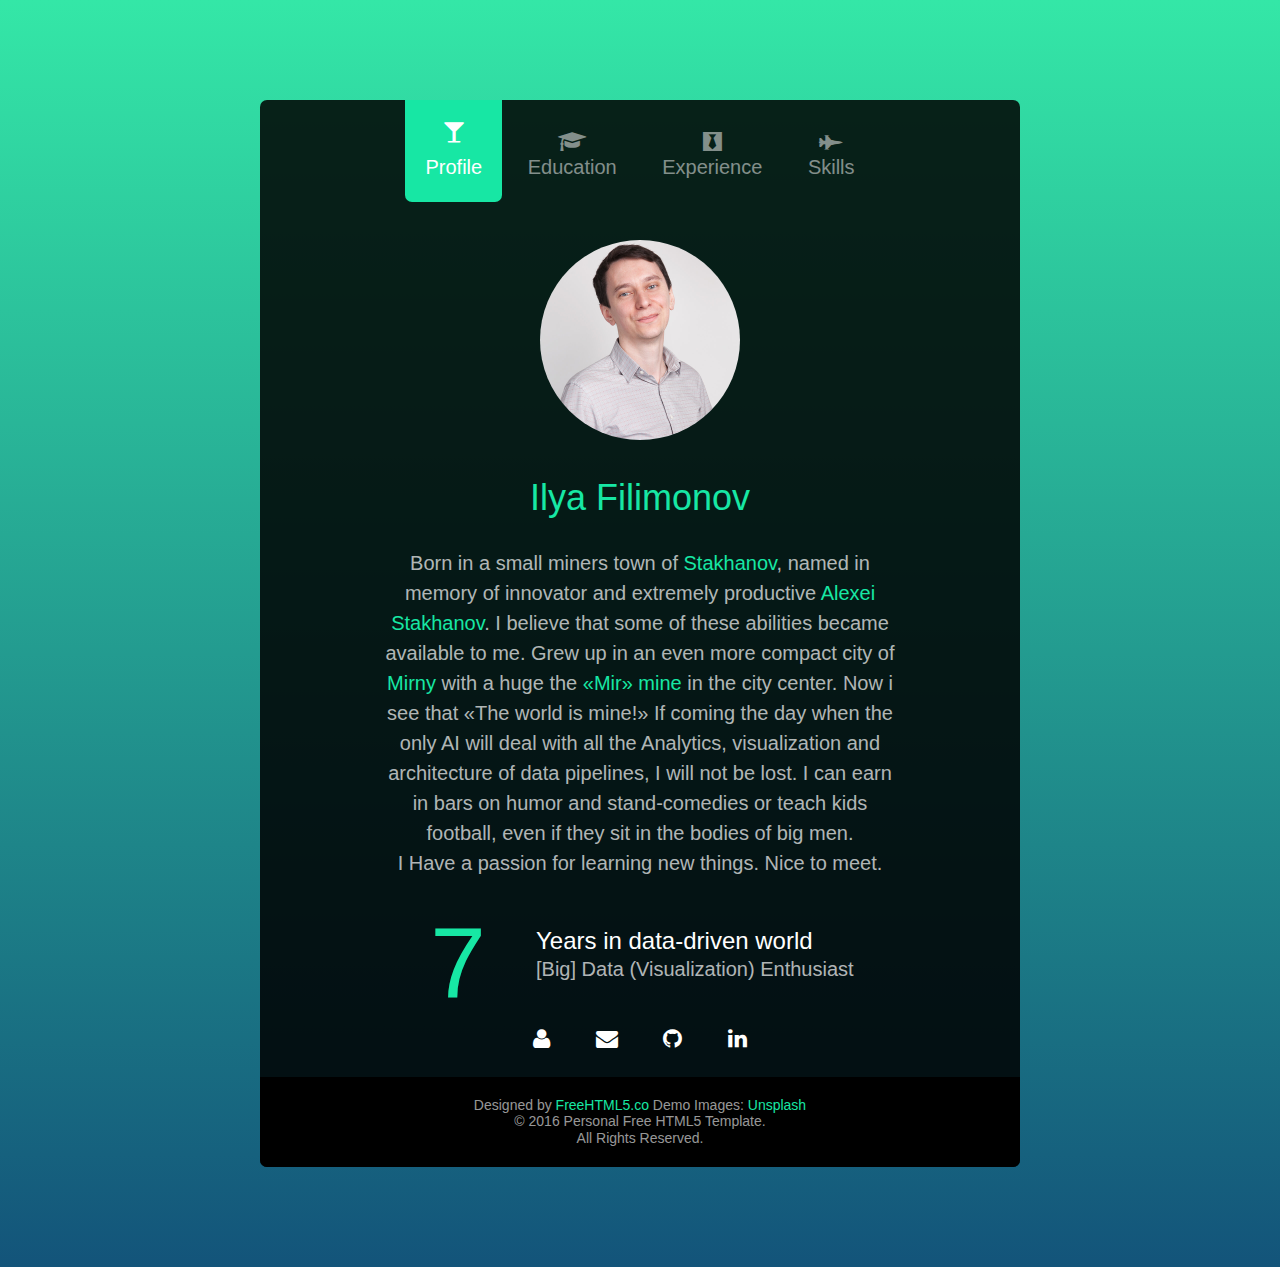
==== index.html @ 2afbdacd "Work with business photo" ====
<!DOCTYPE html>
<!--[if lt IE 7]>      <html class="no-js lt-ie9 lt-ie8 lt-ie7"> <![endif]-->
<!--[if IE 7]>         <html class="no-js lt-ie9 lt-ie8"> <![endif]-->
<!--[if IE 8]>         <html class="no-js lt-ie9"> <![endif]-->
<!--[if gt IE 8]><!-->
<html class="no-js">
<!--<![endif]-->

<head>
  <meta charset="utf-8">
  <meta http-equiv="X-UA-Compatible" content="IE=edge">
  <title>ILYA FILIMONOV | [Big] Data (Visualization) Enthusiast</title>
  <meta name="viewport" content="width=device-width, initial-scale=1">
  <meta name="description" content="Big Data, Data Visualization, Data Journalism: Data Enthusiast. Formerly teamlead of SAP BI \ BW and, later, consultant in consulting. Semi-professional footballer. Satirist. Futurie." />
  <meta name="keywords" content="Big Data, Data Visualization, Data Journalism, Data Enthusiast, SAP BW, SAP BI, SAP BO, SAP HANA" />
  <meta name="author" content="Ilya Filimonov" />

  <!-- Facebook and Twitter integration -->
  <meta property="og:title" content="Ilya Filimonov" />
  <meta property="og:image" content="https://www.stockvault.net/data/2017/09/19/238841/preview16.jpg" />
  <meta property="og:url" content="" />
  <!---Fill later-->
  <meta property="og:site_name" content="" />
  <!---Fill later-->
  <meta property="og:description" content="" />
  <!---Fill later-->
  <meta name="twitter:title" content="" />
  <!---Fill later-->
  <meta name="twitter:image" content="" />
  <!---Fill later-->
  <meta name="twitter:url" content="" />
  <!---Fill later-->
  <meta name="twitter:card" content="" />
  <!---Tag for confirm in Google Search Console-->
  <meta name="google-site-verification" content="liH8PgKUUVkdvkSBfwUzW-o-yafU6SWQTwmsBV2GZoQ" />

  <!-- Place favicon.ico and apple-touch-icon.png in the root directory -->
  <link rel="shortcut icon" href="favicon.ico">
  <!---Fill later-->

  <!-- <link href='https://fonts.googleapis.com/css?family=Work+Sans:400,300,600,400italic,700' rel='stylesheet' type='text/css'> -->

  <!-- Animate.css -->
  <link rel="stylesheet" href="css/animate.css">
  <!-- Icomoon Icon Fonts-->
  <link rel="stylesheet" href="css/icomoon.css">
  <!-- Bootstrap  -->
  <link rel="stylesheet" href="css/bootstrap.css">
  <!-- Theme style  -->
  <link rel="stylesheet" href="css/style.css">

  <!-- Modernizr JS -->
  <script src="js/modernizr-2.6.2.min.js"></script>
  <!-- FOR IE9 below -->
  <!--[if lt IE 9]>
  <script src="js/respond.min.js"></script>
  <![endif]-->

</head>

<body style="background: -webkit-gradient(linear, left top, left bottom, from(rgb(52, 231, 167)), to(#13547a))">

  <div id="fh5co-main">
    <div class="fh5co-tab-wrap">
      <ul class="fh5co-tab-menu">
        <li class="active"><a href="#" data-tab="1"><span class="icon icon-glass"></span><span class="menu-text">Profile</span></a></li>
        <li><a href="#" data-tab="2"><span class="icon icon-graduation-cap"></span><span class="menu-text">Education</span></a></li>
        <li><a href="#" data-tab="3"><span class="icon icon-black-tie"></span><span class="menu-text">Experience</span></a></li>
        <li><a href="#" data-tab="4" data-pie="yes"><span class="icon icon-fighter-jet"></span><span class="menu-text">Skills</span></a></li>
      </ul>
      <div class="fh5co-tab-content active" data-content="1">
        <div class="fh5co-content-inner text-center">
          <div class="row row-bottom-padded-sm">
            <div class="col-md-12">
              <figure class="change-ratio">
                <img src="images/profile_img 800x1200.jpg" alt="Ilya Filimonovs photo">
              </figure>
              <audio id="myName" src="voices/Name.wav" type="audio/wav" preload="auto"></audio>
              <audio id="mySurname" src="voices/Surname.wav" type="audio/wav" preload="auto"></audio>
              <h1>
                <a href="#" onclick="playName()">Ilya</a>
                <a href="#" onclick="playSurname()">Filimonov</a>
              </h1>
              <p align="center">
                Born in a small miners town of <a href="https://en.wikipedia.org/wiki/Stakhanov,_Ukraine">Stakhanov</a>, named in memory of innovator and extremely productive <a href="https://en.wikipedia.org/wiki/Alexey_Stakhanov">Alexei Stakhanov</a>.
                I believe that some of these abilities became available to me.
                Grew up in an even more compact city of <a href="https://en.wikipedia.org/wiki/Mirny,_Sakha_Republic">Mirny</a> with a huge the <a href="https://en.wikipedia.org/wiki/Mir_mine">«Mir» mine</a> in the city center.
                Now i see that «The world is mine!»
                If coming the day when the only AI will deal with all the Analytics, visualization and architecture of data pipelines, I will not be lost. I can earn in bars on humor and stand-comedies or teach kids football, even if they sit in the bodies of big men.
                <br>I Have a passion for learning new things. Nice to meet.
              </p>
            </div>
          </div>
          <div class="row">
            <div class="col-md-12 fh5co-counter">
              <div class="fh5co-number fh5co-left">7</div>
              <div class="fh5co-text">
                <h3 class="border-bottom">Years in data-driven world</h3>
                <p>[Big] Data (Visualization) Enthusiast</p>
              </div>
            </div>
          </div>
          <ul class="fh5co-social">
            <li><a href="signature.html" title="Email signature"><i class="icon-user"></i></a></li>
            <li><a href="mailto:FilimonovIS@protonmail.com" title="Email"><i class="icon-envelope"></i></a></li>
            <li><a href="https://github.com/isfilimonov/" target="_blank" title="Github"><i class="icon-github"></i></a></li>
            <li><a href="https://www.linkedin.com/in/isfilimonov/" target="_blank" title="LinkedIn"><i class="icon-linkedin"></i></a></li>
            <!--<li><a href="#"><i class="icon-twitter"></i></a></li>-->
            <!--<li><a href="#"><i class="icon-instagram"></i></a></li>-->
            <!--<li><a href="#"><i class="icon-google"></i></a></li>-->
          </ul>
        </div>
      </div>
      <div class="fh5co-tab-content" data-content="2">
        <div class="fh5co-content-inner">
          <div class="row">
            <div class="col-md-12">
              <blockquote>
                <p>he who is the cause of another becoming powerful is ruined; because that predominancy has been brought about either by astuteness or else by force, and both are distrusted by him who has been raised to power.</p>
                <cite>Nicolo Machiavelli, The Prince</cite>
              </blockquote>
              <hr>
              <div class="fh5co-feature">
                <div class="fh5co-icon">
                  <i class="icon-graduation-cap"></i>
                </div>
                <div class="fh5co-text">
                  <h2>BACHELOR OF BUSINESS-INFORMATICS</h2>
                  <h3><a href="https://www.hse.ru/en/" target="_blank">Higher School of Economics</a></h3>
                  <p>2016 - 2017 | Moscow, Russian Federation</p>
                </div>
              </div>

              <div class="fh5co-feature">
                <div class="fh5co-icon">
                  <i class="icon-graduation-cap"></i>
                </div>
                <div class="fh5co-text">
                  <h2>SIGNAL TROOPS, SOLDER</h2>
                  <p>2011 - 2012| Khabarovsk, Russian Federation</p>
                </div>
              </div>

              <div class="fh5co-feature">
                <div class="fh5co-icon">
                  <i class="icon-graduation-cap"></i>
                </div>
                <div class="fh5co-text">
                  <h2>MASTER OF MATHEMATICAL ANALYSIS</h2>
                  <h3><a href="https://www.s-vfu.ru/en/" target="_blank">North-Eastern Federal University</a></h3>
                  <p>2005 - 2010 | Mirny, Russian Federation</p>
                </div>
              </div>

            </div>

          </div>
        </div>
      </div>
      <div class="fh5co-tab-content" data-content="3">
        <div class="fh5co-content-inner">
          <div class="row">
            <div class="col-md-12">

              <p>I started 2018 with the fact that I became self-employed.
                <br>I have more time to devote to development in the directions: Big Data Engineering, Data Visualization and Data Journalism.</p>
              <p>I have the privilege to work with these cool companies.</p>

              <div class="fh5co-feature">
                <div class="fh5co-icon">
                  <i class="icon-black-tie"></i>
                </div>
                <div class="fh5co-text">
                  <h2>2017</h2>
                  <h3><a href="http://unitera.ru/en#/">UNITERA Company</a></h3>
                  <p>Lead SAP BW, BI, BO Consultant</p>
                </div>
              </div>

              <div class="fh5co-feature">
                <div class="fh5co-icon">
                  <i class="icon-black-tie"></i>
                </div>
                <div class="fh5co-text">
                  <h2>2016-2017</h2>
                  <h3><a href="https://at-consulting.co.uk/">AT Consulting</a></h3>
                  <p>Senior SAP BW, BI, BO Consultant</p>
                </div>
              </div>

              <div class="fh5co-feature">
                <div class="fh5co-icon">
                  <i class="icon-black-tie"></i>
                </div>
                <div class="fh5co-text">
                  <h2>2010-2011, 2012-2016</h2>
                  <h3><a href="http://eng.alrosa.ru/">ALROSA Company Ltd.</a></h3>
                  <p>SAP BW, BI, BO Team Lead</p>
                </div>
              </div>

            </div>

          </div>
        </div>
      </div>
      <div class="fh5co-tab-content" data-content="4">
        <div class="fh5co-content-inner">
          <div class="row">
            <div class="col-md-12">
              <p>Skill ranking is not a good idea.
                  <br>Technologies are developing very quickly and are changing. I decided to demonstrate the aggregated results of my activities.
              </p>
            </div>
            <div class="col-md-4 col-sm-6 col-xs-12 text-center">
              <div class="chart" data-percent="90"><span><strong>Analytical</strong>90%</span></div>
            </div>
            <div class="col-md-4 col-sm-6 col-xs-12 text-center">
              <div class="chart" data-percent="80"><span><strong>Visualization</strong>80%</span></div>
            </div>
            <div class="col-md-4 col-sm-6 col-xs-12 text-center">
              <div class="chart" data-percent="80"><span><strong>Creativity</strong>80%</span></div>
            </div>

            <div class="col-md-4 col-sm-6 col-xs-12 text-center">
              <div class="chart" data-percent="70"><span><strong>Consulting</strong>70%</span></div>
            </div>
            <div class="col-md-4 col-sm-6 col-xs-12 text-center">
              <div class="chart" data-percent="90"><span><strong>Contact</strong>90%</span></div>
            </div>
            <div class="col-md-4 col-sm-6 col-xs-12 text-center">
              <div class="chart" data-percent="70"><span><strong>Programming</strong>70%</span></div>
            </div>

          </div>
        </div>
      </div>
    </div>
    <footer id="fh5co-footer">
      <div class="row">
        <div class="col-md-6 col-md-offset-3 text-center">
            <small>
                <span class="fh5co-author">
                    Designed by <a href="http://freehtml5.co" target="_blank">FreeHTML5.co</a> Demo Images: <a href="http://unsplash.com/" target="_blank">Unsplash</a>
                </span>
                &copy; 2016 Personal Free HTML5 Template. <br>All Rights Reserved.
            </small>
        </div>
      </div>
    </footer>
  </div>

  <!-- jQuery -->
  <script src="js/jquery.min.js"></script>
  <!-- jQuery Easing -->
  <script src="js/jquery.easing.1.3.js"></script>
  <!-- Bootstrap -->
  <script src="js/bootstrap.min.js"></script>
  <!-- Waypoints -->
  <script src="js/jquery.waypoints.min.js"></script>
  <!-- Easy PieChart -->
  <script src="js/jquery.easypiechart.min.js"></script>
  <!-- MAIN JS -->
  <script src="js/main.js"></script>
  <!-- Voices call -->
  <script src="js/playVoices.js"></script>
</body>

</html>
---- css/icomoon.css ----
@font-face {
    font-family: 'icomoon';
    src:    url('fonts/icomoon.eot?195opb');
    src:    url('fonts/icomoon.eot?195opb#iefix') format('embedded-opentype'),
        url('fonts/icomoon.ttf?195opb') format('truetype'),
        url('fonts/icomoon.woff?195opb') format('woff'),
        url('fonts/icomoon.svg?195opb#icomoon') format('svg');
    font-weight: normal;
    font-style: normal;
}

[class^="icon-"], [class*=" icon-"] {
    /* use !important to prevent issues with browser extensions that change fonts */
    font-family: 'icomoon' !important;
    speak: none;
    font-style: normal;
    font-weight: normal;
    font-variant: normal;
    text-transform: none;
    line-height: 1;

    /* Better Font Rendering =========== */
    -webkit-font-smoothing: antialiased;
    -moz-osx-font-smoothing: grayscale;
}

.icon-glass:before {
    content: "\f000";
}
.icon-music:before {
    content: "\f001";
}
.icon-search:before {
    content: "\f002";
}
.icon-envelope-o:before {
    content: "\f003";
}
.icon-heart:before {
    content: "\f004";
}
.icon-star:before {
    content: "\f005";
}
.icon-star-o:before {
    content: "\f006";
}
.icon-user:before {
    content: "\f007";
}
.icon-film:before {
    content: "\f008";
}
.icon-th-large:before {
    content: "\f009";
}
.icon-th:before {
    content: "\f00a";
}
.icon-th-list:before {
    content: "\f00b";
}
.icon-check:before {
    content: "\f00c";
}
.icon-close:before {
    content: "\f00d";
}
.icon-remove:before {
    content: "\f00d";
}
.icon-times:before {
    content: "\f00d";
}
.icon-search-plus:before {
    content: "\f00e";
}
.icon-search-minus:before {
    content: "\f010";
}
.icon-power-off:before {
    content: "\f011";
}
.icon-signal:before {
    content: "\f012";
}
.icon-cog:before {
    content: "\f013";
}
.icon-gear:before {
    content: "\f013";
}
.icon-trash-o:before {
    content: "\f014";
}
.icon-home:before {
    content: "\f015";
}
.icon-file-o:before {
    content: "\f016";
}
.icon-clock-o:before {
    content: "\f017";
}
.icon-road:before {
    content: "\f018";
}
.icon-download:before {
    content: "\f019";
}
.icon-arrow-circle-o-down:before {
    content: "\f01a";
}
.icon-arrow-circle-o-up:before {
    content: "\f01b";
}
.icon-inbox:before {
    content: "\f01c";
}
.icon-play-circle-o:before {
    content: "\f01d";
}
.icon-repeat:before {
    content: "\f01e";
}
.icon-rotate-right:before {
    content: "\f01e";
}
.icon-refresh:before {
    content: "\f021";
}
.icon-list-alt:before {
    content: "\f022";
}
.icon-lock:before {
    content: "\f023";
}
.icon-flag:before {
    content: "\f024";
}
.icon-headphones:before {
    content: "\f025";
}
.icon-volume-off:before {
    content: "\f026";
}
.icon-volume-down:before {
    content: "\f027";
}
.icon-volume-up:before {
    content: "\f028";
}
.icon-qrcode:before {
    content: "\f029";
}
.icon-barcode:before {
    content: "\f02a";
}
.icon-tag:before {
    content: "\f02b";
}
.icon-tags:before {
    content: "\f02c";
}
.icon-book:before {
    content: "\f02d";
}
.icon-bookmark:before {
    content: "\f02e";
}
.icon-print:before {
    content: "\f02f";
}
.icon-camera:before {
    content: "\f030";
}
.icon-font:before {
    content: "\f031";
}
.icon-bold:before {
    content: "\f032";
}
.icon-italic:before {
    content: "\f033";
}
.icon-text-height:before {
    content: "\f034";
}
.icon-text-width:before {
    content: "\f035";
}
.icon-align-left:before {
    content: "\f036";
}
.icon-align-center:before {
    content: "\f037";
}
.icon-align-right:before {
    content: "\f038";
}
.icon-align-justify:before {
    content: "\f039";
}
.icon-list:before {
    content: "\f03a";
}
.icon-dedent:before {
    content: "\f03b";
}
.icon-outdent:before {
    content: "\f03b";
}
.icon-indent:before {
    content: "\f03c";
}
.icon-video-camera:before {
    content: "\f03d";
}
.icon-image:before {
    content: "\f03e";
}
.icon-photo:before {
    content: "\f03e";
}
.icon-picture-o:before {
    content: "\f03e";
}
.icon-pencil:before {
    content: "\f040";
}
.icon-map-marker:before {
    content: "\f041";
}
.icon-adjust:before {
    content: "\f042";
}
.icon-tint:before {
    content: "\f043";
}
.icon-edit:before {
    content: "\f044";
}
.icon-pencil-square-o:before {
    content: "\f044";
}
.icon-share-square-o:before {
    content: "\f045";
}
.icon-check-square-o:before {
    content: "\f046";
}
.icon-arrows:before {
    content: "\f047";
}
.icon-step-backward:before {
    content: "\f048";
}
.icon-fast-backward:before {
    content: "\f049";
}
.icon-backward:before {
    content: "\f04a";
}
.icon-play:before {
    content: "\f04b";
}
.icon-pause:before {
    content: "\f04c";
}
.icon-stop:before {
    content: "\f04d";
}
.icon-forward:before {
    content: "\f04e";
}
.icon-fast-forward:before {
    content: "\f050";
}
.icon-step-forward:before {
    content: "\f051";
}
.icon-eject:before {
    content: "\f052";
}
.icon-chevron-left:before {
    content: "\f053";
}
.icon-chevron-right:before {
    content: "\f054";
}
.icon-plus-circle:before {
    content: "\f055";
}
.icon-minus-circle:before {
    content: "\f056";
}
.icon-times-circle:before {
    content: "\f057";
}
.icon-check-circle:before {
    content: "\f058";
}
.icon-question-circle:before {
    content: "\f059";
}
.icon-info-circle:before {
    content: "\f05a";
}
.icon-crosshairs:before {
    content: "\f05b";
}
.icon-times-circle-o:before {
    content: "\f05c";
}
.icon-check-circle-o:before {
    content: "\f05d";
}
.icon-ban:before {
    content: "\f05e";
}
.icon-arrow-left:before {
    content: "\f060";
}
.icon-arrow-right:before {
    content: "\f061";
}
.icon-arrow-up:before {
    content: "\f062";
}
.icon-arrow-down:before {
    content: "\f063";
}
.icon-mail-forward:before {
    content: "\f064";
}
.icon-share:before {
    content: "\f064";
}
.icon-expand:before {
    content: "\f065";
}
.icon-compress:before {
    content: "\f066";
}
.icon-plus:before {
    content: "\f067";
}
.icon-minus:before {
    content: "\f068";
}
.icon-asterisk:before {
    content: "\f069";
}
.icon-exclamation-circle:before {
    content: "\f06a";
}
.icon-gift:before {
    content: "\f06b";
}
.icon-leaf:before {
    content: "\f06c";
}
.icon-fire:before {
    content: "\f06d";
}
.icon-eye:before {
    content: "\f06e";
}
.icon-eye-slash:before {
    content: "\f070";
}
.icon-exclamation-triangle:before {
    content: "\f071";
}
.icon-warning:before {
    content: "\f071";
}
.icon-plane:before {
    content: "\f072";
}
.icon-calendar:before {
    content: "\f073";
}
.icon-random:before {
    content: "\f074";
}
.icon-comment:before {
    content: "\f075";
}
.icon-magnet:before {
    content: "\f076";
}
.icon-chevron-up:before {
    content: "\f077";
}
.icon-chevron-down:before {
    content: "\f078";
}
.icon-retweet:before {
    content: "\f079";
}
.icon-shopping-cart:before {
    content: "\f07a";
}
.icon-folder:before {
    content: "\f07b";
}
.icon-folder-open:before {
    content: "\f07c";
}
.icon-arrows-v:before {
    content: "\f07d";
}
.icon-arrows-h:before {
    content: "\f07e";
}
.icon-bar-chart:before {
    content: "\f080";
}
.icon-bar-chart-o:before {
    content: "\f080";
}
.icon-twitter-square:before {
    content: "\f081";
}
.icon-facebook-square:before {
    content: "\f082";
}
.icon-camera-retro:before {
    content: "\f083";
}
.icon-key:before {
    content: "\f084";
}
.icon-cogs:before {
    content: "\f085";
}
.icon-gears:before {
    content: "\f085";
}
.icon-comments:before {
    content: "\f086";
}
.icon-thumbs-o-up:before {
    content: "\f087";
}
.icon-thumbs-o-down:before {
    content: "\f088";
}
.icon-star-half:before {
    content: "\f089";
}
.icon-heart-o:before {
    content: "\f08a";
}
.icon-sign-out:before {
    content: "\f08b";
}
.icon-linkedin-square:before {
    content: "\f08c";
}
.icon-thumb-tack:before {
    content: "\f08d";
}
.icon-external-link:before {
    content: "\f08e";
}
.icon-sign-in:before {
    content: "\f090";
}
.icon-trophy:before {
    content: "\f091";
}
.icon-github-square:before {
    content: "\f092";
}
.icon-upload:before {
    content: "\f093";
}
.icon-lemon-o:before {
    content: "\f094";
}
.icon-phone:before {
    content: "\f095";
}
.icon-square-o:before {
    content: "\f096";
}
.icon-bookmark-o:before {
    content: "\f097";
}
.icon-phone-square:before {
    content: "\f098";
}
.icon-twitter:before {
    content: "\f099";
}
.icon-facebook:before {
    content: "\f09a";
}
.icon-facebook-f:before {
    content: "\f09a";
}
.icon-github:before {
    content: "\f09b";
}
.icon-unlock:before {
    content: "\f09c";
}
.icon-credit-card:before {
    content: "\f09d";
}
.icon-feed:before {
    content: "\f09e";
}
.icon-rss:before {
    content: "\f09e";
}
.icon-hdd-o:before {
    content: "\f0a0";
}
.icon-bullhorn:before {
    content: "\f0a1";
}
.icon-bell-o:before {
    content: "\f0a2";
}
.icon-certificate:before {
    content: "\f0a3";
}
.icon-hand-o-right:before {
    content: "\f0a4";
}
.icon-hand-o-left:before {
    content: "\f0a5";
}
.icon-hand-o-up:before {
    content: "\f0a6";
}
.icon-hand-o-down:before {
    content: "\f0a7";
}
.icon-arrow-circle-left:before {
    content: "\f0a8";
}
.icon-arrow-circle-right:before {
    content: "\f0a9";
}
.icon-arrow-circle-up:before {
    content: "\f0aa";
}
.icon-arrow-circle-down:before {
    content: "\f0ab";
}
.icon-globe:before {
    content: "\f0ac";
}
.icon-wrench:before {
    content: "\f0ad";
}
.icon-tasks:before {
    content: "\f0ae";
}
.icon-filter:before {
    content: "\f0b0";
}
.icon-briefcase:before {
    content: "\f0b1";
}
.icon-arrows-alt:before {
    content: "\f0b2";
}
.icon-group:before {
    content: "\f0c0";
}
.icon-users:before {
    content: "\f0c0";
}
.icon-chain:before {
    content: "\f0c1";
}
.icon-link:before {
    content: "\f0c1";
}
.icon-cloud:before {
    content: "\f0c2";
}
.icon-flask:before {
    content: "\f0c3";
}
.icon-cut:before {
    content: "\f0c4";
}
.icon-scissors:before {
    content: "\f0c4";
}
.icon-copy:before {
    content: "\f0c5";
}
.icon-files-o:before {
    content: "\f0c5";
}
.icon-paperclip:before {
    content: "\f0c6";
}
.icon-floppy-o:before {
    content: "\f0c7";
}
.icon-save:before {
    content: "\f0c7";
}
.icon-square:before {
    content: "\f0c8";
}
.icon-bars:before {
    content: "\f0c9";
}
.icon-navicon:before {
    content: "\f0c9";
}
.icon-reorder:before {
    content: "\f0c9";
}
.icon-list-ul:before {
    content: "\f0ca";
}
.icon-list-ol:before {
    content: "\f0cb";
}
.icon-strikethrough:before {
    content: "\f0cc";
}
.icon-underline:before {
    content: "\f0cd";
}
.icon-table:before {
    content: "\f0ce";
}
.icon-magic:before {
    content: "\f0d0";
}
.icon-truck:before {
    content: "\f0d1";
}
.icon-pinterest:before {
    content: "\f0d2";
}
.icon-pinterest-square:before {
    content: "\f0d3";
}
.icon-google-plus-square:before {
    content: "\f0d4";
}
.icon-google-plus:before {
    content: "\f0d5";
}
.icon-money:before {
    content: "\f0d6";
}
.icon-caret-down:before {
    content: "\f0d7";
}
.icon-caret-up:before {
    content: "\f0d8";
}
.icon-caret-left:before {
    content: "\f0d9";
}
.icon-caret-right:before {
    content: "\f0da";
}
.icon-columns:before {
    content: "\f0db";
}
.icon-sort:before {
    content: "\f0dc";
}
.icon-unsorted:before {
    content: "\f0dc";
}
.icon-sort-desc:before {
    content: "\f0dd";
}
.icon-sort-down:before {
    content: "\f0dd";
}
.icon-sort-asc:before {
    content: "\f0de";
}
.icon-sort-up:before {
    content: "\f0de";
}
.icon-envelope:before {
    content: "\f0e0";
}
.icon-linkedin:before {
    content: "\f0e1";
}
.icon-rotate-left:before {
    content: "\f0e2";
}
.icon-undo:before {
    content: "\f0e2";
}
.icon-gavel:before {
    content: "\f0e3";
}
.icon-legal:before {
    content: "\f0e3";
}
.icon-dashboard:before {
    content: "\f0e4";
}
.icon-tachometer:before {
    content: "\f0e4";
}
.icon-comment-o:before {
    content: "\f0e5";
}
.icon-comments-o:before {
    content: "\f0e6";
}
.icon-bolt:before {
    content: "\f0e7";
}
.icon-flash:before {
    content: "\f0e7";
}
.icon-sitemap:before {
    content: "\f0e8";
}
.icon-umbrella:before {
    content: "\f0e9";
}
.icon-clipboard:before {
    content: "\f0ea";
}
.icon-paste:before {
    content: "\f0ea";
}
.icon-lightbulb-o:before {
    content: "\f0eb";
}
.icon-exchange:before {
    content: "\f0ec";
}
.icon-cloud-download:before {
    content: "\f0ed";
}
.icon-cloud-upload:before {
    content: "\f0ee";
}
.icon-user-md:before {
    content: "\f0f0";
}
.icon-stethoscope:before {
    content: "\f0f1";
}
.icon-suitcase:before {
    content: "\f0f2";
}
.icon-bell:before {
    content: "\f0f3";
}
.icon-coffee:before {
    content: "\f0f4";
}
.icon-cutlery:before {
    content: "\f0f5";
}
.icon-file-text-o:before {
    content: "\f0f6";
}
.icon-building-o:before {
    content: "\f0f7";
}
.icon-hospital-o:before {
    content: "\f0f8";
}
.icon-ambulance:before {
    content: "\f0f9";
}
.icon-medkit:before {
    content: "\f0fa";
}
.icon-fighter-jet:before {
    content: "\f0fb";
}
.icon-beer:before {
    content: "\f0fc";
}
.icon-h-square:before {
    content: "\f0fd";
}
.icon-plus-square:before {
    content: "\f0fe";
}
.icon-angle-double-left:before {
    content: "\f100";
}
.icon-angle-double-right:before {
    content: "\f101";
}
.icon-angle-double-up:before {
    content: "\f102";
}
.icon-angle-double-down:before {
    content: "\f103";
}
.icon-angle-left:before {
    content: "\f104";
}
.icon-angle-right:before {
    content: "\f105";
}
.icon-angle-up:before {
    content: "\f106";
}
.icon-angle-down:before {
    content: "\f107";
}
.icon-desktop:before {
    content: "\f108";
}
.icon-laptop:before {
    content: "\f109";
}
.icon-tablet:before {
    content: "\f10a";
}
.icon-mobile:before {
    content: "\f10b";
}
.icon-mobile-phone:before {
    content: "\f10b";
}
.icon-circle-o:before {
    content: "\f10c";
}
.icon-quote-left:before {
    content: "\f10d";
}
.icon-quote-right:before {
    content: "\f10e";
}
.icon-spinner:before {
    content: "\f110";
}
.icon-circle:before {
    content: "\f111";
}
.icon-mail-reply:before {
    content: "\f112";
}
.icon-reply:before {
    content: "\f112";
}
.icon-github-alt:before {
    content: "\f113";
}
.icon-folder-o:before {
    content: "\f114";
}
.icon-folder-open-o:before {
    content: "\f115";
}
.icon-smile-o:before {
    content: "\f118";
}
.icon-frown-o:before {
    content: "\f119";
}
.icon-meh-o:before {
    content: "\f11a";
}
.icon-gamepad:before {
    content: "\f11b";
}
.icon-keyboard-o:before {
    content: "\f11c";
}
.icon-flag-o:before {
    content: "\f11d";
}
.icon-flag-checkered:before {
    content: "\f11e";
}
.icon-terminal:before {
    content: "\f120";
}
.icon-code:before {
    content: "\f121";
}
.icon-mail-reply-all:before {
    content: "\f122";
}
.icon-reply-all:before {
    content: "\f122";
}
.icon-star-half-empty:before {
    content: "\f123";
}
.icon-star-half-full:before {
    content: "\f123";
}
.icon-star-half-o:before {
    content: "\f123";
}
.icon-location-arrow:before {
    content: "\f124";
}
.icon-crop:before {
    content: "\f125";
}
.icon-code-fork:before {
    content: "\f126";
}
.icon-chain-broken:before {
    content: "\f127";
}
.icon-unlink:before {
    content: "\f127";
}
.icon-question:before {
    content: "\f128";
}
.icon-info:before {
    content: "\f129";
}
.icon-exclamation:before {
    content: "\f12a";
}
.icon-superscript:before {
    content: "\f12b";
}
.icon-subscript:before {
    content: "\f12c";
}
.icon-eraser:before {
    content: "\f12d";
}
.icon-puzzle-piece:before {
    content: "\f12e";
}
.icon-microphone:before {
    content: "\f130";
}
.icon-microphone-slash:before {
    content: "\f131";
}
.icon-shield:before {
    content: "\f132";
}
.icon-calendar-o:before {
    content: "\f133";
}
.icon-fire-extinguisher:before {
    content: "\f134";
}
.icon-rocket:before {
    content: "\f135";
}
.icon-maxcdn:before {
    content: "\f136";
}
.icon-chevron-circle-left:before {
    content: "\f137";
}
.icon-chevron-circle-right:before {
    content: "\f138";
}
.icon-chevron-circle-up:before {
    content: "\f139";
}
.icon-chevron-circle-down:before {
    content: "\f13a";
}
.icon-html5:before {
    content: "\f13b";
}
.icon-css3:before {
    content: "\f13c";
}
.icon-anchor:before {
    content: "\f13d";
}
.icon-unlock-alt:before {
    content: "\f13e";
}
.icon-bullseye:before {
    content: "\f140";
}
.icon-ellipsis-h:before {
    content: "\f141";
}
.icon-ellipsis-v:before {
    content: "\f142";
}
.icon-rss-square:before {
    content: "\f143";
}
.icon-play-circle:before {
    content: "\f144";
}
.icon-ticket:before {
    content: "\f145";
}
.icon-minus-square:before {
    content: "\f146";
}
.icon-minus-square-o:before {
    content: "\f147";
}
.icon-level-up:before {
    content: "\f148";
}
.icon-level-down:before {
    content: "\f149";
}
.icon-check-square:before {
    content: "\f14a";
}
.icon-pencil-square:before {
    content: "\f14b";
}
.icon-external-link-square:before {
    content: "\f14c";
}
.icon-share-square:before {
    content: "\f14d";
}
.icon-compass:before {
    content: "\f14e";
}
.icon-caret-square-o-down:before {
    content: "\f150";
}
.icon-toggle-down:before {
    content: "\f150";
}
.icon-caret-square-o-up:before {
    content: "\f151";
}
.icon-toggle-up:before {
    content: "\f151";
}
.icon-caret-square-o-right:before {
    content: "\f152";
}
.icon-toggle-right:before {
    content: "\f152";
}
.icon-eur:before {
    content: "\f153";
}
.icon-euro:before {
    content: "\f153";
}
.icon-gbp:before {
    content: "\f154";
}
.icon-dollar:before {
    content: "\f155";
}
.icon-usd:before {
    content: "\f155";
}
.icon-inr:before {
    content: "\f156";
}
.icon-rupee:before {
    content: "\f156";
}
.icon-cny:before {
    content: "\f157";
}
.icon-jpy:before {
    content: "\f157";
}
.icon-rmb:before {
    content: "\f157";
}
.icon-yen:before {
    content: "\f157";
}
.icon-rouble:before {
    content: "\f158";
}
.icon-rub:before {
    content: "\f158";
}
.icon-ruble:before {
    content: "\f158";
}
.icon-krw:before {
    content: "\f159";
}
.icon-won:before {
    content: "\f159";
}
.icon-bitcoin:before {
    content: "\f15a";
}
.icon-btc:before {
    content: "\f15a";
}
.icon-file:before {
    content: "\f15b";
}
.icon-file-text:before {
    content: "\f15c";
}
.icon-sort-alpha-asc:before {
    content: "\f15d";
}
.icon-sort-alpha-desc:before {
    content: "\f15e";
}
.icon-sort-amount-asc:before {
    content: "\f160";
}
.icon-sort-amount-desc:before {
    content: "\f161";
}
.icon-sort-numeric-asc:before {
    content: "\f162";
}
.icon-sort-numeric-desc:before {
    content: "\f163";
}
.icon-thumbs-up:before {
    content: "\f164";
}
.icon-thumbs-down:before {
    content: "\f165";
}
.icon-youtube-square:before {
    content: "\f166";
}
.icon-youtube:before {
    content: "\f167";
}
.icon-xing:before {
    content: "\f168";
}
.icon-xing-square:before {
    content: "\f169";
}
.icon-youtube-play:before {
    content: "\f16a";
}
.icon-dropbox:before {
    content: "\f16b";
}
.icon-stack-overflow:before {
    content: "\f16c";
}
.icon-instagram:before {
    content: "\f16d";
}
.icon-flickr:before {
    content: "\f16e";
}
.icon-adn:before {
    content: "\f170";
}
.icon-bitbucket:before {
    content: "\f171";
}
.icon-bitbucket-square:before {
    content: "\f172";
}
.icon-tumblr:before {
    content: "\f173";
}
.icon-tumblr-square:before {
    content: "\f174";
}
.icon-long-arrow-down:before {
    content: "\f175";
}
.icon-long-arrow-up:before {
    content: "\f176";
}
.icon-long-arrow-left:before {
    content: "\f177";
}
.icon-long-arrow-right:before {
    content: "\f178";
}
.icon-apple:before {
    content: "\f179";
}
.icon-windows:before {
    content: "\f17a";
}
.icon-android:before {
    content: "\f17b";
}
.icon-linux:before {
    content: "\f17c";
}
.icon-dribbble:before {
    content: "\f17d";
}
.icon-skype:before {
    content: "\f17e";
}
.icon-foursquare:before {
    content: "\f180";
}
.icon-trello:before {
    content: "\f181";
}
.icon-female:before {
    content: "\f182";
}
.icon-male:before {
    content: "\f183";
}
.icon-gittip:before {
    content: "\f184";
}
.icon-gratipay:before {
    content: "\f184";
}
.icon-sun-o:before {
    content: "\f185";
}
.icon-moon-o:before {
    content: "\f186";
}
.icon-archive:before {
    content: "\f187";
}
.icon-bug:before {
    content: "\f188";
}
.icon-vk:before {
    content: "\f189";
}
.icon-weibo:before {
    content: "\f18a";
}
.icon-renren:before {
    content: "\f18b";
}
.icon-pagelines:before {
    content: "\f18c";
}
.icon-stack-exchange:before {
    content: "\f18d";
}
.icon-arrow-circle-o-right:before {
    content: "\f18e";
}
.icon-arrow-circle-o-left:before {
    content: "\f190";
}
.icon-caret-square-o-left:before {
    content: "\f191";
}
.icon-toggle-left:before {
    content: "\f191";
}
.icon-dot-circle-o:before {
    content: "\f192";
}
.icon-wheelchair:before {
    content: "\f193";
}
.icon-vimeo-square:before {
    content: "\f194";
}
.icon-try:before {
    content: "\f195";
}
.icon-turkish-lira:before {
    content: "\f195";
}
.icon-plus-square-o:before {
    content: "\f196";
}
.icon-space-shuttle:before {
    content: "\f197";
}
.icon-slack:before {
    content: "\f198";
}
.icon-envelope-square:before {
    content: "\f199";
}
.icon-wordpress:before {
    content: "\f19a";
}
.icon-openid:before {
    content: "\f19b";
}
.icon-bank:before {
    content: "\f19c";
}
.icon-institution:before {
    content: "\f19c";
}
.icon-university:before {
    content: "\f19c";
}
.icon-graduation-cap:before {
    content: "\f19d";
}
.icon-mortar-board:before {
    content: "\f19d";
}
.icon-yahoo:before {
    content: "\f19e";
}
.icon-google:before {
    content: "\f1a0";
}
.icon-reddit:before {
    content: "\f1a1";
}
.icon-reddit-square:before {
    content: "\f1a2";
}
.icon-stumbleupon-circle:before {
    content: "\f1a3";
}
.icon-stumbleupon:before {
    content: "\f1a4";
}
.icon-delicious:before {
    content: "\f1a5";
}
.icon-digg:before {
    content: "\f1a6";
}
.icon-pied-piper-pp:before {
    content: "\f1a7";
}
.icon-pied-piper-alt:before {
    content: "\f1a8";
}
.icon-drupal:before {
    content: "\f1a9";
}
.icon-joomla:before {
    content: "\f1aa";
}
.icon-language:before {
    content: "\f1ab";
}
.icon-fax:before {
    content: "\f1ac";
}
.icon-building:before {
    content: "\f1ad";
}
.icon-child:before {
    content: "\f1ae";
}
.icon-paw:before {
    content: "\f1b0";
}
.icon-spoon:before {
    content: "\f1b1";
}
.icon-cube:before {
    content: "\f1b2";
}
.icon-cubes:before {
    content: "\f1b3";
}
.icon-behance:before {
    content: "\f1b4";
}
.icon-behance-square:before {
    content: "\f1b5";
}
.icon-steam:before {
    content: "\f1b6";
}
.icon-steam-square:before {
    content: "\f1b7";
}
.icon-recycle:before {
    content: "\f1b8";
}
.icon-automobile:before {
    content: "\f1b9";
}
.icon-car:before {
    content: "\f1b9";
}
.icon-cab:before {
    content: "\f1ba";
}
.icon-taxi:before {
    content: "\f1ba";
}
.icon-tree:before {
    content: "\f1bb";
}
.icon-spotify:before {
    content: "\f1bc";
}
.icon-deviantart:before {
    content: "\f1bd";
}
.icon-soundcloud:before {
    content: "\f1be";
}
.icon-database:before {
    content: "\f1c0";
}
.icon-file-pdf-o:before {
    content: "\f1c1";
}
.icon-file-word-o:before {
    content: "\f1c2";
}
.icon-file-excel-o:before {
    content: "\f1c3";
}
.icon-file-powerpoint-o:before {
    content: "\f1c4";
}
.icon-file-image-o:before {
    content: "\f1c5";
}
.icon-file-photo-o:before {
    content: "\f1c5";
}
.icon-file-picture-o:before {
    content: "\f1c5";
}
.icon-file-archive-o:before {
    content: "\f1c6";
}
.icon-file-zip-o:before {
    content: "\f1c6";
}
.icon-file-audio-o:before {
    content: "\f1c7";
}
.icon-file-sound-o:before {
    content: "\f1c7";
}
.icon-file-movie-o:before {
    content: "\f1c8";
}
.icon-file-video-o:before {
    content: "\f1c8";
}
.icon-file-code-o:before {
    content: "\f1c9";
}
.icon-vine:before {
    content: "\f1ca";
}
.icon-codepen:before {
    content: "\f1cb";
}
.icon-jsfiddle:before {
    content: "\f1cc";
}
.icon-life-bouy:before {
    content: "\f1cd";
}
.icon-life-buoy:before {
    content: "\f1cd";
}
.icon-life-ring:before {
    content: "\f1cd";
}
.icon-life-saver:before {
    content: "\f1cd";
}
.icon-support:before {
    content: "\f1cd";
}
.icon-circle-o-notch:before {
    content: "\f1ce";
}
.icon-ra:before {
    content: "\f1d0";
}
.icon-rebel:before {
    content: "\f1d0";
}
.icon-resistance:before {
    content: "\f1d0";
}
.icon-empire:before {
    content: "\f1d1";
}
.icon-ge:before {
    content: "\f1d1";
}
.icon-git-square:before {
    content: "\f1d2";
}
.icon-git:before {
    content: "\f1d3";
}
.icon-hacker-news:before {
    content: "\f1d4";
}
.icon-y-combinator-square:before {
    content: "\f1d4";
}
.icon-yc-square:before {
    content: "\f1d4";
}
.icon-tencent-weibo:before {
    content: "\f1d5";
}
.icon-qq:before {
    content: "\f1d6";
}
.icon-wechat:before {
    content: "\f1d7";
}
.icon-weixin:before {
    content: "\f1d7";
}
.icon-paper-plane:before {
    content: "\f1d8";
}
.icon-send:before {
    content: "\f1d8";
}
.icon-paper-plane-o:before {
    content: "\f1d9";
}
.icon-send-o:before {
    content: "\f1d9";
}
.icon-history:before {
    content: "\f1da";
}
.icon-circle-thin:before {
    content: "\f1db";
}
.icon-header:before {
    content: "\f1dc";
}
.icon-paragraph:before {
    content: "\f1dd";
}
.icon-sliders:before {
    content: "\f1de";
}
.icon-share-alt:before {
    content: "\f1e0";
}
.icon-share-alt-square:before {
    content: "\f1e1";
}
.icon-bomb:before {
    content: "\f1e2";
}
.icon-futbol-o:before {
    content: "\f1e3";
}
.icon-soccer-ball-o:before {
    content: "\f1e3";
}
.icon-tty:before {
    content: "\f1e4";
}
.icon-binoculars:before {
    content: "\f1e5";
}
.icon-plug:before {
    content: "\f1e6";
}
.icon-slideshare:before {
    content: "\f1e7";
}
.icon-twitch:before {
    content: "\f1e8";
}
.icon-yelp:before {
    content: "\f1e9";
}
.icon-newspaper-o:before {
    content: "\f1ea";
}
.icon-wifi:before {
    content: "\f1eb";
}
.icon-calculator:before {
    content: "\f1ec";
}
.icon-paypal:before {
    content: "\f1ed";
}
.icon-google-wallet:before {
    content: "\f1ee";
}
.icon-cc-visa:before {
    content: "\f1f0";
}
.icon-cc-mastercard:before {
    content: "\f1f1";
}
.icon-cc-discover:before {
    content: "\f1f2";
}
.icon-cc-amex:before {
    content: "\f1f3";
}
.icon-cc-paypal:before {
    content: "\f1f4";
}
.icon-cc-stripe:before {
    content: "\f1f5";
}
.icon-bell-slash:before {
    content: "\f1f6";
}
.icon-bell-slash-o:before {
    content: "\f1f7";
}
.icon-trash:before {
    content: "\f1f8";
}
.icon-copyright:before {
    content: "\f1f9";
}
.icon-at:before {
    content: "\f1fa";
}
.icon-eyedropper:before {
    content: "\f1fb";
}
.icon-paint-brush:before {
    content: "\f1fc";
}
.icon-birthday-cake:before {
    content: "\f1fd";
}
.icon-area-chart:before {
    content: "\f1fe";
}
.icon-pie-chart:before {
    content: "\f200";
}
.icon-line-chart:before {
    content: "\f201";
}
.icon-lastfm:before {
    content: "\f202";
}
.icon-lastfm-square:before {
    content: "\f203";
}
.icon-toggle-off:before {
    content: "\f204";
}
.icon-toggle-on:before {
    content: "\f205";
}
.icon-bicycle:before {
    content: "\f206";
}
.icon-bus:before {
    content: "\f207";
}
.icon-ioxhost:before {
    content: "\f208";
}
.icon-angellist:before {
    content: "\f209";
}
.icon-cc:before {
    content: "\f20a";
}
.icon-ils:before {
    content: "\f20b";
}
.icon-shekel:before {
    content: "\f20b";
}
.icon-sheqel:before {
    content: "\f20b";
}
.icon-meanpath:before {
    content: "\f20c";
}
.icon-buysellads:before {
    content: "\f20d";
}
.icon-connectdevelop:before {
    content: "\f20e";
}
.icon-dashcube:before {
    content: "\f210";
}
.icon-forumbee:before {
    content: "\f211";
}
.icon-leanpub:before {
    content: "\f212";
}
.icon-sellsy:before {
    content: "\f213";
}
.icon-shirtsinbulk:before {
    content: "\f214";
}
.icon-simplybuilt:before {
    content: "\f215";
}
.icon-skyatlas:before {
    content: "\f216";
}
.icon-cart-plus:before {
    content: "\f217";
}
.icon-cart-arrow-down:before {
    content: "\f218";
}
.icon-diamond:before {
    content: "\f219";
}
.icon-ship:before {
    content: "\f21a";
}
.icon-user-secret:before {
    content: "\f21b";
}
.icon-motorcycle:before {
    content: "\f21c";
}
.icon-street-view:before {
    content: "\f21d";
}
.icon-heartbeat:before {
    content: "\f21e";
}
.icon-venus:before {
    content: "\f221";
}
.icon-mars:before {
    content: "\f222";
}
.icon-mercury:before {
    content: "\f223";
}
.icon-intersex:before {
    content: "\f224";
}
.icon-transgender:before {
    content: "\f224";
}
.icon-transgender-alt:before {
    content: "\f225";
}
.icon-venus-double:before {
    content: "\f226";
}
.icon-mars-double:before {
    content: "\f227";
}
.icon-venus-mars:before {
    content: "\f228";
}
.icon-mars-stroke:before {
    content: "\f229";
}
.icon-mars-stroke-v:before {
    content: "\f22a";
}
.icon-mars-stroke-h:before {
    content: "\f22b";
}
.icon-neuter:before {
    content: "\f22c";
}
.icon-genderless:before {
    content: "\f22d";
}
.icon-facebook-official:before {
    content: "\f230";
}
.icon-pinterest-p:before {
    content: "\f231";
}
.icon-whatsapp:before {
    content: "\f232";
}
.icon-server:before {
    content: "\f233";
}
.icon-user-plus:before {
    content: "\f234";
}
.icon-user-times:before {
    content: "\f235";
}
.icon-bed:before {
    content: "\f236";
}
.icon-hotel:before {
    content: "\f236";
}
.icon-viacoin:before {
    content: "\f237";
}
.icon-train:before {
    content: "\f238";
}
.icon-subway:before {
    content: "\f239";
}
.icon-medium:before {
    content: "\f23a";
}
.icon-y-combinator:before {
    content: "\f23b";
}
.icon-yc:before {
    content: "\f23b";
}
.icon-optin-monster:before {
    content: "\f23c";
}
.icon-opencart:before {
    content: "\f23d";
}
.icon-expeditedssl:before {
    content: "\f23e";
}
.icon-battery-4:before {
    content: "\f240";
}
.icon-battery-full:before {
    content: "\f240";
}
.icon-battery-3:before {
    content: "\f241";
}
.icon-battery-three-quarters:before {
    content: "\f241";
}
.icon-battery-2:before {
    content: "\f242";
}
.icon-battery-half:before {
    content: "\f242";
}
.icon-battery-1:before {
    content: "\f243";
}
.icon-battery-quarter:before {
    content: "\f243";
}
.icon-battery-0:before {
    content: "\f244";
}
.icon-battery-empty:before {
    content: "\f244";
}
.icon-mouse-pointer:before {
    content: "\f245";
}
.icon-i-cursor:before {
    content: "\f246";
}
.icon-object-group:before {
    content: "\f247";
}
.icon-object-ungroup:before {
    content: "\f248";
}
.icon-sticky-note:before {
    content: "\f249";
}
.icon-sticky-note-o:before {
    content: "\f24a";
}
.icon-cc-jcb:before {
    content: "\f24b";
}
.icon-cc-diners-club:before {
    content: "\f24c";
}
.icon-clone:before {
    content: "\f24d";
}
.icon-balance-scale:before {
    content: "\f24e";
}
.icon-hourglass-o:before {
    content: "\f250";
}
.icon-hourglass-1:before {
    content: "\f251";
}
.icon-hourglass-start:before {
    content: "\f251";
}
.icon-hourglass-2:before {
    content: "\f252";
}
.icon-hourglass-half:before {
    content: "\f252";
}
.icon-hourglass-3:before {
    content: "\f253";
}
.icon-hourglass-end:before {
    content: "\f253";
}
.icon-hourglass:before {
    content: "\f254";
}
.icon-hand-grab-o:before {
    content: "\f255";
}
.icon-hand-rock-o:before {
    content: "\f255";
}
.icon-hand-paper-o:before {
    content: "\f256";
}
.icon-hand-stop-o:before {
    content: "\f256";
}
.icon-hand-scissors-o:before {
    content: "\f257";
}
.icon-hand-lizard-o:before {
    content: "\f258";
}
.icon-hand-spock-o:before {
    content: "\f259";
}
.icon-hand-pointer-o:before {
    content: "\f25a";
}
.icon-hand-peace-o:before {
    content: "\f25b";
}
.icon-trademark:before {
    content: "\f25c";
}
.icon-registered:before {
    content: "\f25d";
}
.icon-creative-commons:before {
    content: "\f25e";
}
.icon-gg:before {
    content: "\f260";
}
.icon-gg-circle:before {
    content: "\f261";
}
.icon-tripadvisor:before {
    content: "\f262";
}
.icon-odnoklassniki:before {
    content: "\f263";
}
.icon-odnoklassniki-square:before {
    content: "\f264";
}
.icon-get-pocket:before {
    content: "\f265";
}
.icon-wikipedia-w:before {
    content: "\f266";
}
.icon-safari:before {
    content: "\f267";
}
.icon-chrome:before {
    content: "\f268";
}
.icon-firefox:before {
    content: "\f269";
}
.icon-opera:before {
    content: "\f26a";
}
.icon-internet-explorer:before {
    content: "\f26b";
}
.icon-television:before {
    content: "\f26c";
}
.icon-tv:before {
    content: "\f26c";
}
.icon-contao:before {
    content: "\f26d";
}
.icon-500px:before {
    content: "\f26e";
}
.icon-amazon:before {
    content: "\f270";
}
.icon-calendar-plus-o:before {
    content: "\f271";
}
.icon-calendar-minus-o:before {
    content: "\f272";
}
.icon-calendar-times-o:before {
    content: "\f273";
}
.icon-calendar-check-o:before {
    content: "\f274";
}
.icon-industry:before {
    content: "\f275";
}
.icon-map-pin:before {
    content: "\f276";
}
.icon-map-signs:before {
    content: "\f277";
}
.icon-map-o:before {
    content: "\f278";
}
.icon-map:before {
    content: "\f279";
}
.icon-commenting:before {
    content: "\f27a";
}
.icon-commenting-o:before {
    content: "\f27b";
}
.icon-houzz:before {
    content: "\f27c";
}
.icon-vimeo:before {
    content: "\f27d";
}
.icon-black-tie:before {
    content: "\f27e";
}
.icon-fonticons:before {
    content: "\f280";
}
.icon-reddit-alien:before {
    content: "\f281";
}
.icon-edge:before {
    content: "\f282";
}
.icon-credit-card-alt:before {
    content: "\f283";
}
.icon-codiepie:before {
    content: "\f284";
}
.icon-modx:before {
    content: "\f285";
}
.icon-fort-awesome:before {
    content: "\f286";
}
.icon-usb:before {
    content: "\f287";
}
.icon-product-hunt:before {
    content: "\f288";
}
.icon-mixcloud:before {
    content: "\f289";
}
.icon-scribd:before {
    content: "\f28a";
}
.icon-pause-circle:before {
    content: "\f28b";
}
.icon-pause-circle-o:before {
    content: "\f28c";
}
.icon-stop-circle:before {
    content: "\f28d";
}
.icon-stop-circle-o:before {
    content: "\f28e";
}
.icon-shopping-bag:before {
    content: "\f290";
}
.icon-shopping-basket:before {
    content: "\f291";
}
.icon-hashtag:before {
    content: "\f292";
}
.icon-bluetooth:before {
    content: "\f293";
}
.icon-bluetooth-b:before {
    content: "\f294";
}
.icon-percent:before {
    content: "\f295";
}
.icon-gitlab:before {
    content: "\f296";
}
.icon-wpbeginner:before {
    content: "\f297";
}
.icon-wpforms:before {
    content: "\f298";
}
.icon-envira:before {
    content: "\f299";
}
.icon-universal-access:before {
    content: "\f29a";
}
.icon-wheelchair-alt:before {
    content: "\f29b";
}
.icon-question-circle-o:before {
    content: "\f29c";
}
.icon-blind:before {
    content: "\f29d";
}
.icon-audio-description:before {
    content: "\f29e";
}
.icon-volume-control-phone:before {
    content: "\f2a0";
}
.icon-braille:before {
    content: "\f2a1";
}
.icon-assistive-listening-systems:before {
    content: "\f2a2";
}
.icon-american-sign-language-interpreting:before {
    content: "\f2a3";
}
.icon-asl-interpreting:before {
    content: "\f2a3";
}
.icon-deaf:before {
    content: "\f2a4";
}
.icon-deafness:before {
    content: "\f2a4";
}
.icon-hard-of-hearing:before {
    content: "\f2a4";
}
.icon-glide:before {
    content: "\f2a5";
}
.icon-glide-g:before {
    content: "\f2a6";
}
.icon-sign-language:before {
    content: "\f2a7";
}
.icon-signing:before {
    content: "\f2a7";
}
.icon-low-vision:before {
    content: "\f2a8";
}
.icon-viadeo:before {
    content: "\f2a9";
}
.icon-viadeo-square:before {
    content: "\f2aa";
}
.icon-snapchat:before {
    content: "\f2ab";
}
.icon-snapchat-ghost:before {
    content: "\f2ac";
}
.icon-snapchat-square:before {
    content: "\f2ad";
}
.icon-pied-piper:before {
    content: "\f2ae";
}
.icon-first-order:before {
    content: "\f2b0";
}
.icon-yoast:before {
    content: "\f2b1";
}
.icon-themeisle:before {
    content: "\f2b2";
}
.icon-google-plus-circle:before {
    content: "\f2b3";
}
.icon-google-plus-official:before {
    content: "\f2b3";
}
.icon-fa:before {
    content: "\f2b4";
}
.icon-font-awesome:before {
    content: "\f2b4";
}
.icon-mobile2:before {
    content: "\e000";
}
.icon-laptop2:before {
    content: "\e001";
}
.icon-desktop2:before {
    content: "\e002";
}
.icon-tablet2:before {
    content: "\e003";
}
.icon-phone2:before {
    content: "\e004";
}
.icon-document:before {
    content: "\e005";
}
.icon-documents:before {
    content: "\e006";
}
.icon-search2:before {
    content: "\e007";
}
.icon-clipboard2:before {
    content: "\e008";
}
.icon-newspaper:before {
    content: "\e009";
}
.icon-notebook:before {
    content: "\e00a";
}
.icon-book-open:before {
    content: "\e00b";
}
.icon-browser:before {
    content: "\e00c";
}
.icon-calendar2:before {
    content: "\e00d";
}
.icon-presentation:before {
    content: "\e00e";
}
.icon-picture:before {
    content: "\e00f";
}
.icon-pictures:before {
    content: "\e010";
}
.icon-video:before {
    content: "\e011";
}
.icon-camera2:before {
    content: "\e012";
}
.icon-printer:before {
    content: "\e013";
}
.icon-toolbox:before {
    content: "\e014";
}
.icon-briefcase2:before {
    content: "\e015";
}
.icon-wallet:before {
    content: "\e016";
}
.icon-gift2:before {
    content: "\e017";
}
.icon-bargraph:before {
    content: "\e018";
}
.icon-grid:before {
    content: "\e019";
}
.icon-expand2:before {
    content: "\e01a";
}
.icon-focus:before {
    content: "\e01b";
}
.icon-edit2:before {
    content: "\e01c";
}
.icon-adjustments:before {
    content: "\e01d";
}
.icon-ribbon:before {
    content: "\e01e";
}
.icon-hourglass2:before {
    content: "\e01f";
}
.icon-lock2:before {
    content: "\e020";
}
.icon-megaphone:before {
    content: "\e021";
}
.icon-shield2:before {
    content: "\e022";
}
.icon-trophy2:before {
    content: "\e023";
}
.icon-flag2:before {
    content: "\e024";
}
.icon-map2:before {
    content: "\e025";
}
.icon-puzzle:before {
    content: "\e026";
}
.icon-basket:before {
    content: "\e027";
}
.icon-envelope2:before {
    content: "\e028";
}
.icon-streetsign:before {
    content: "\e029";
}
.icon-telescope:before {
    content: "\e02a";
}
.icon-gears2:before {
    content: "\e02b";
}
.icon-key2:before {
    content: "\e02c";
}
.icon-paperclip2:before {
    content: "\e02d";
}
.icon-attachment:before {
    content: "\e02e";
}
.icon-pricetags:before {
    content: "\e02f";
}
.icon-lightbulb:before {
    content: "\e030";
}
.icon-layers:before {
    content: "\e031";
}
.icon-pencil2:before {
    content: "\e032";
}
.icon-tools:before {
    content: "\e033";
}
.icon-tools-2:before {
    content: "\e034";
}
.icon-scissors2:before {
    content: "\e035";
}
.icon-paintbrush:before {
    content: "\e036";
}
.icon-magnifying-glass:before {
    content: "\e037";
}
.icon-circle-compass:before {
    content: "\e038";
}
.icon-linegraph:before {
    content: "\e039";
}
.icon-mic:before {
    content: "\e03a";
}
.icon-strategy:before {
    content: "\e03b";
}
.icon-beaker:before {
    content: "\e03c";
}
.icon-caution:before {
    content: "\e03d";
}
.icon-recycle2:before {
    content: "\e03e";
}
.icon-anchor2:before {
    content: "\e03f";
}
.icon-profile-male:before {
    content: "\e040";
}
.icon-profile-female:before {
    content: "\e041";
}
.icon-bike:before {
    content: "\e042";
}
.icon-wine:before {
    content: "\e043";
}
.icon-hotairballoon:before {
    content: "\e044";
}
.icon-globe2:before {
    content: "\e045";
}
.icon-genius:before {
    content: "\e046";
}
.icon-map-pin2:before {
    content: "\e047";
}
.icon-dial:before {
    content: "\e048";
}
.icon-chat:before {
    content: "\e049";
}
.icon-heart2:before {
    content: "\e04a";
}
.icon-cloud2:before {
    content: "\e04b";
}
.icon-upload2:before {
    content: "\e04c";
}
.icon-download2:before {
    content: "\e04d";
}
.icon-target:before {
    content: "\e04e";
}
.icon-hazardous:before {
    content: "\e04f";
}
.icon-piechart:before {
    content: "\e050";
}
.icon-speedometer:before {
    content: "\e051";
}
.icon-global:before {
    content: "\e052";
}
.icon-compass2:before {
    content: "\e053";
}
.icon-lifesaver:before {
    content: "\e054";
}
.icon-clock:before {
    content: "\e055";
}
.icon-aperture:before {
    content: "\e056";
}
.icon-quote:before {
    content: "\e057";
}
.icon-scope:before {
    content: "\e058";
}
.icon-alarmclock:before {
    content: "\e059";
}
.icon-refresh2:before {
    content: "\e05a";
}
.icon-happy:before {
    content: "\e05b";
}
.icon-sad:before {
    content: "\e05c";
}
.icon-facebook2:before {
    content: "\e05d";
}
.icon-twitter2:before {
    content: "\e05e";
}
.icon-googleplus:before {
    content: "\e05f";
}
.icon-rss2:before {
    content: "\e060";
}
.icon-tumblr2:before {
    content: "\e061";
}
.icon-linkedin2:before {
    content: "\e062";
}
.icon-dribbble2:before {
    content: "\e063";
}
---- css/style.css ----
@font-face {
  font-family: 'icomoon';
  src: url("../fonts/icomoon/icomoon.eot?srf3rx");
  src: url("../fonts/icomoon/icomoon.eot?srf3rx#iefix") format("embedded-opentype"), url("../fonts/icomoon/icomoon.ttf?srf3rx") format("truetype"), url("../fonts/icomoon/icomoon.woff?srf3rx") format("woff"), url("../fonts/icomoon/icomoon.svg?srf3rx#icomoon") format("svg");
  font-weight: normal;
  font-style: normal;
}
/* =======================================================
*
* 	Template Style
*	Edit this section
*
* ======================================================= */
body {
  font-family: "Source Sans Pro", Arial, sans-serif;
  font-weight: 300;
  font-size: 20px;
  line-height: 1.5;
  color: #7f7f7f;
  color: rgba(255, 255, 255, 0.7);
  background: #fff;
  height: 100%;
  position: relative;
  background-size: cover;
  background-attachment: fixed;
  background-repeat: no-repeat;
}
@media screen and (max-width: 768px) {
  body {
    background-position: center center;
    background-repeat: no-repeat;
  }
}

a {
  color: #17e7a4;
  -webkit-transition: 0.5s;
  -o-transition: 0.5s;
  transition: 0.5s;
}
a:hover, a:active, a:focus {
  color: #17e7a4;
  outline: none;
}

p {
  margin-bottom: 1.5em;
}

h1, h2, h3, h4, h5, h6 {
  color: #fff;
  font-family: "Source Sans Pro", Arial, sans-serif;
  font-weight: 400;
  margin: 0 0 30px 0;
}

::-webkit-selection {
  color: #fff;
  background: #17e7a4;
}

::-moz-selection {
  color: #fff;
  background: #17e7a4;
}

::selection {
  color: #fff;
  background: #17e7a4;
}

#fh5co-main {
  max-width: 760px;
  min-height: 600px;
  margin: 5em auto 5em auto;
  position: relative;
  background: rgba(0, 0, 0, 0.85);
  overflow: hidden;
  -webkit-border-radius: 7px;
  -moz-border-radius: 7px;
  -ms-border-radius: 7px;
  border-radius: 7px;
  -webkit-transition: 0.5s;
  -o-transition: 0.5s;
  transition: 0.5s;
}
@media screen and (max-width: 768px) {
  #fh5co-main {
    margin: 2em .5em 5em .5em;
  }
}

.fh5co-tab-wrap {
  position: relative;
}
.fh5co-tab-wrap .fh5co-tab-menu {
  list-style: none;
  text-align: center;
  margin-bottom: 2em;
  position: relative;
  top: -.5em;
  padding: 0;
  margin: 0;
}
@media screen and (max-width: 768px) {
  .fh5co-tab-wrap .fh5co-tab-menu {
    top: -7px;
  }
}
.fh5co-tab-wrap .fh5co-tab-menu li {
  display: -moz-inline-stack;
  display: inline-block;
  zoom: 1;
  *display: inline;
  text-align: center;
  padding: 0;
  margin: 0;
}
.fh5co-tab-wrap .fh5co-tab-menu li a {
  padding: 2em 1em 1em 1em;
  position: relative;
  color: rgba(255, 255, 255, 0.5);
  z-index: 10;
  display: -moz-inline-stack;
  display: inline-block;
  zoom: 1;
  *display: inline;
  -webkit-transition: 0.3s;
  -o-transition: 0.3s;
  transition: 0.3s;
}
.fh5co-tab-wrap .fh5co-tab-menu li a .icon {
  display: block;
  position: relative;
  font-size: 22px;
  bottom: 0;
  -webkit-transition: 0.3s;
  -o-transition: 0.3s;
  transition: 0.3s;
}
.fh5co-tab-wrap .fh5co-tab-menu li a .menu-text {
  display: block;
  -webkit-transition: 0.5s;
  -o-transition: 0.5s;
  transition: 0.5s;
}
@media screen and (max-width: 768px) {
  .fh5co-tab-wrap .fh5co-tab-menu li a .menu-text {
    display: none;
  }
}
@media screen and (max-width: 768px) {
  .fh5co-tab-wrap .fh5co-tab-menu li a {
    padding: 1em .5em .5em .5em;
  }
}
.fh5co-tab-wrap .fh5co-tab-menu li a:after {
  position: absolute;
  content: "";
  height: 0;
  background: #17e7a4;
  z-index: -1;
  top: 0;
  left: 0;
  width: 100%;
  -webkit-transition: all 0.5s cubic-bezier(0.175, 0.885, 0.32, 1.275);
  -moz-transition: all 0.5s cubic-bezier(0.175, 0.885, 0.32, 1.275);
  -ms-transition: all 0.5s cubic-bezier(0.175, 0.885, 0.32, 1.275);
  -o-transition: all 0.5s cubic-bezier(0.175, 0.885, 0.32, 1.275);
  transition: all 0.5s cubic-bezier(0.175, 0.885, 0.32, 1.275);
  -webkit-border-radius: 7px;
  -moz-border-radius: 7px;
  -ms-border-radius: 7px;
  border-radius: 7px;
}
.fh5co-tab-wrap .fh5co-tab-menu li a:hover {
  color: #fff;
  text-decoration: none;
}
.fh5co-tab-wrap .fh5co-tab-menu li a:hover .icon {
  bottom: 10px;
}
@media screen and (max-width: 768px) {
  .fh5co-tab-wrap .fh5co-tab-menu li a:hover .icon {
    bottom: 0px;
  }
}
.fh5co-tab-wrap .fh5co-tab-menu li a:hover:after {
  height: 100%;
}
.fh5co-tab-wrap .fh5co-tab-menu li.active .icon {
  bottom: 10px;
}
@media screen and (max-width: 768px) {
  .fh5co-tab-wrap .fh5co-tab-menu li.active .icon {
    bottom: 0px;
  }
}
.fh5co-tab-wrap .fh5co-tab-menu li.active > a {
  color: #fff;
  text-decoration: none;
}
.fh5co-tab-wrap .fh5co-tab-menu li.active > a:after {
  height: 100%;
}
.fh5co-tab-wrap .fh5co-tab-content {
  padding-left: 4em;
  padding-right: 4em;
  position: absolute;
  top: 0;
  opacity: 0;
  visibility: hidden;
  width: 100%;
}
@media screen and (max-width: 768px) {
  .fh5co-tab-wrap .fh5co-tab-content {
    padding-left: .5em;
    padding-right: .5em;
  }
}
.fh5co-tab-wrap .fh5co-tab-content.active {
  opacity: 1;
  visibility: visible;
}
.fh5co-tab-wrap .fh5co-tab-content .fh5co-content-inner {
  padding: 7em 2em 5em 2em;
  float: left;
  width: 100%;
  position: relative;
}
@media screen and (max-width: 768px) {
  .fh5co-tab-wrap .fh5co-tab-content .fh5co-content-inner {
    padding: 4em .5em 5em .5em;
  }
}

figure{
  margin-bottom: 1.5em;
  width: 200px;
  height: 200px;
  overflow: hidden;
  display: inline-block;
  align-content: center;
  border-radius: 50%;
}

/* use if need change ratio of photo*/
.change-ratio img{
  width:  100%;
}

.fh5co-counter .fh5co-number {
  font-size: 100px;
  color: #17e7a4;
  font-weight: 400;
  margin: 0;
  padding: 0;
  line-height: .7;
}
.fh5co-counter .fh5co-number.fh5co-left {
  float: left;
  width: 30%;
}
@media screen and (max-width: 768px) {
  .fh5co-counter .fh5co-number.fh5co-left {
    width: 100%;
    line-height: 1.2;
  }
}
.fh5co-counter .fh5co-text {
  float: right;
  text-align: left;
  width: 70%;
}
@media screen and (max-width: 768px) {
  .fh5co-counter .fh5co-text {
    width: 100%;
    text-align: center;
  }
}
.fh5co-counter .fh5co-text h3 {
  margin: 0;
  padding: 0;
  position: relative;
}
.fh5co-counter .fh5co-text h3.border-bottom:after {
  content: "";
  width: 50px;
}

.fh5co-social {
  padding: 0;
  margin: 0;
  text-align: center;
}
.fh5co-social li {
  padding: 0;
  margin: 0;
  list-style: none;
  display: -moz-inline-stack;
  display: inline-block;
  zoom: 1;
  *display: inline;
}
.fh5co-social li a {
  font-size: 22px;
  color: #fff;
  padding: 10px 20px;
  display: -moz-inline-stack;
  display: inline-block;
  zoom: 1;
  *display: inline;
  -webkit-border-radius: 7px;
  -moz-border-radius: 7px;
  -ms-border-radius: 7px;
  border-radius: 7px;
}
@media screen and (max-width: 768px) {
  .fh5co-social li a {
    padding: 10px 8px;
  }
}
.fh5co-social li a:hover {
  color: #17e7a4;
}
.fh5co-social li a:hover, .fh5co-social li a:active, .fh5co-social li a:focus {
  outline: none;
  text-decoration: none;
}

.fh5co-feature {
  text-align: left;
  width: 100%;
  float: left;
}
.fh5co-feature .fh5co-icon {
  float: left;
  width: 10%;
  display: block;
  margin-top: 5px;
}
.fh5co-feature .fh5co-icon i {
  color: #17e7a4;
  font-size: 40px;
}
.fh5co-feature .fh5co-text {
  float: right;
  width: 82%;
}
@media screen and (max-width: 768px) {
  .fh5co-feature .fh5co-text {
    width: 82%;
  }
}
@media screen and (max-width: 480px) {
  .fh5co-feature .fh5co-text {
    width: 72%;
  }
}
.fh5co-feature .fh5co-text h2, .fh5co-feature .fh5co-text h3 {
  margin: 0;
  padding: 0;
}
.fh5co-feature .fh5co-text h3 {
  font-weight: 300;
  margin-bottom: 10px;
  color: rgba(255, 255, 255, 0.8);
  font-size: 20px;
}
.fh5co-feature .fh5co-text h2 {
  font-size: 16px;
  letter-spacing: 2px;
  font-weight: bold;
  text-transform: uppercase;
}

.chart {
  width: 160px;
  height: 160px;
  margin: 0 auto 30px auto;
  position: relative;
  text-align: center;
}
.chart span {
  position: absolute;
  top: 50%;
  left: 0;
  margin-top: -30px;
  width: 100%;
}
.chart span strong {
  display: block;
}
.chart canvas {
  position: absolute;
  left: 0;
  top: 0;
}

#fh5co-footer {
  margin-top: 50px;
  background: black;
  clear: both;
  color: rgba(255, 255, 255, 0.6);
  font-size: 14px;
  position: absolute;
  bottom: 0;
  width: 100%;
  padding: 20px 20px;
  line-height: 1.2;
}
#fh5co-footer small {
  font-size: 14px;
}
#fh5co-footer .fh5co-author {
  display: block;
}
@media screen and (max-width: 768px) {
  #fh5co-footer .fh5co-author {
    display: -moz-inline-stack;
    display: inline-block;
    zoom: 1;
    *display: inline;
  }
}

@media screen and (max-width: 480px) {
  .col-xxs-12 {
    float: none;
    width: 100%;
  }
}

.row-bottom-padded-lg {
  padding-bottom: 7em;
}
@media screen and (max-width: 768px) {
  .row-bottom-padded-lg {
    padding-bottom: 1em;
  }
}

.row-bottom-padded-md {
  padding-bottom: 4em;
}
@media screen and (max-width: 768px) {
  .row-bottom-padded-md {
    padding-bottom: 1em;
  }
}

.row-bottom-padded-sm {
  padding-bottom: 1em;
}
@media screen and (max-width: 768px) {
  .row-bottom-padded-sm {
    padding-bottom: 1em;
  }
}

/*# sourceMappingURL=style.css.map */
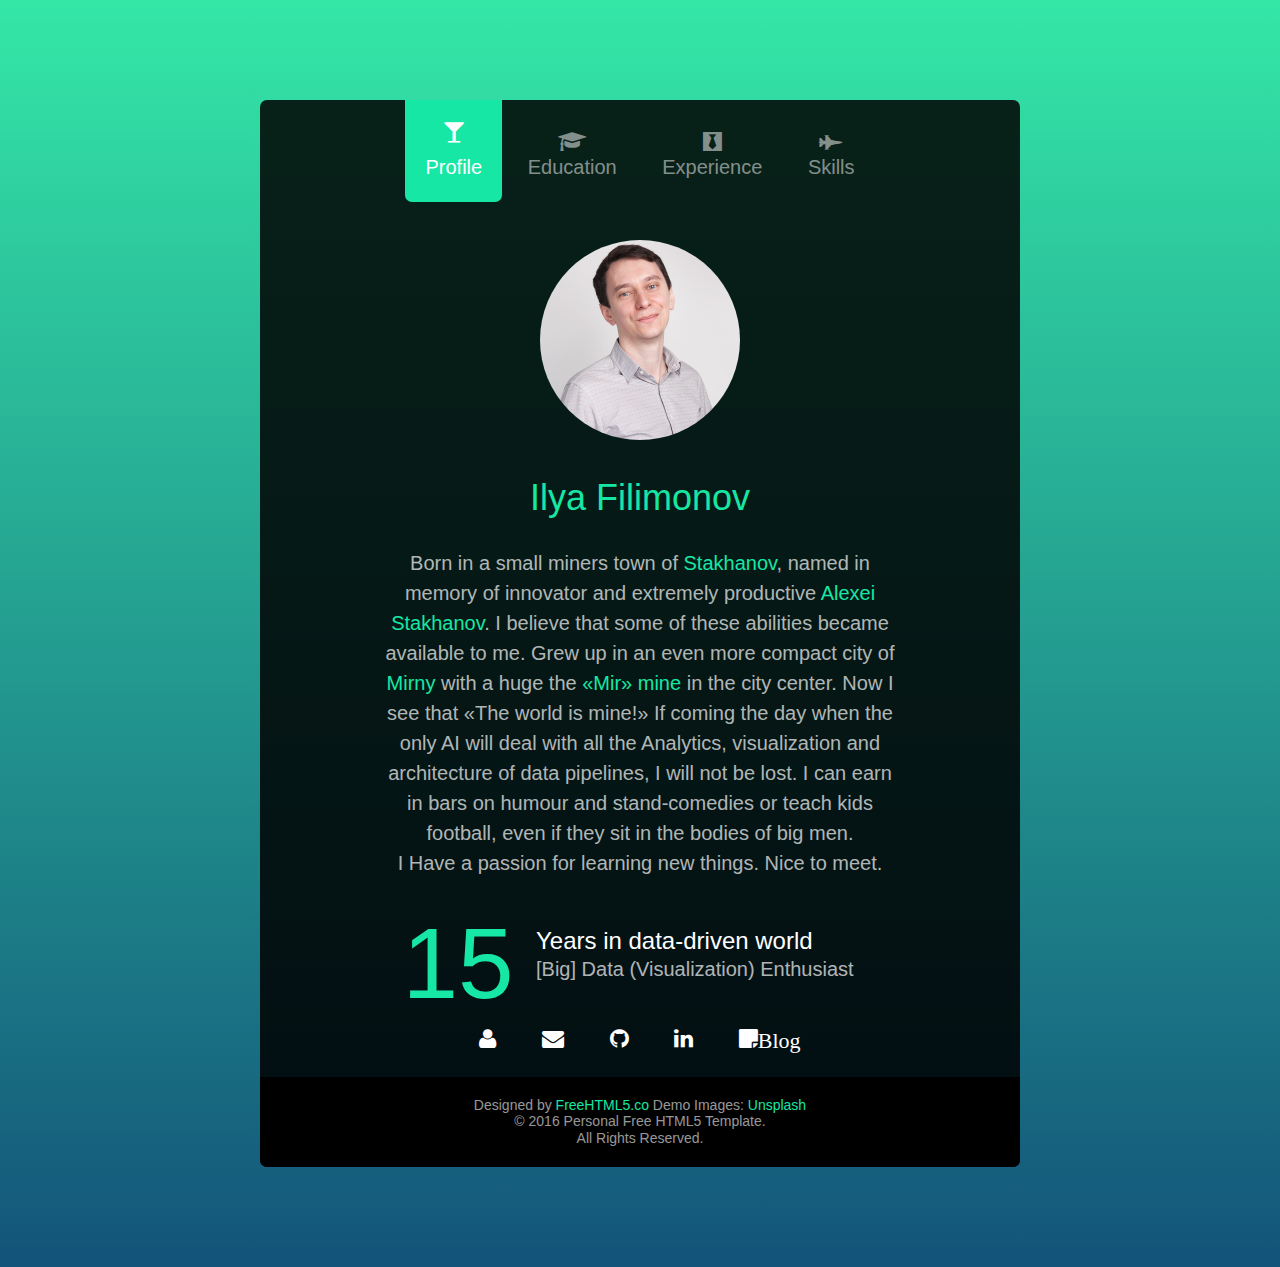
==== commit c463e871: "Changed an experience value (added js) and added link to a blog." ====
--- a/index.html
+++ b/index.html
@@ -1,44 +1,40 @@
 <!DOCTYPE html>
-<!--[if lt IE 7]>      <html class="no-js lt-ie9 lt-ie8 lt-ie7"> <![endif]-->
-<!--[if IE 7]>         <html class="no-js lt-ie9 lt-ie8"> <![endif]-->
-<!--[if IE 8]>         <html class="no-js lt-ie9"> <![endif]-->
-<!--[if gt IE 8]><!-->
-<html class="no-js">
-<!--<![endif]-->
+<!--[if lt IE 7]>        <html class="no-js lt-ie9 lt-ie8 lt-ie7" lang="en"> <![endif]-->
+<!--[if IE 7]>           <html class="no-js lt-ie9 lt-ie8" lang="en"> <![endif]-->
+<!--[if IE 8]>           <html class="no-js lt-ie9" lang="en"> <![endif]-->
+<!--[if gt IE 8]><!-->   <html class="no-js" lang="en">
 
 <head>
   <meta charset="utf-8">
   <meta http-equiv="X-UA-Compatible" content="IE=edge">
   <title>ILYA FILIMONOV | [Big] Data (Visualization) Enthusiast</title>
   <meta name="viewport" content="width=device-width, initial-scale=1">
-  <meta name="description" content="Big Data, Data Visualization, Data Journalism: Data Enthusiast. Formerly teamlead of SAP BI \ BW and, later, consultant in consulting. Semi-professional footballer. Satirist. Futurie." />
-  <meta name="keywords" content="Big Data, Data Visualization, Data Journalism, Data Enthusiast, SAP BW, SAP BI, SAP BO, SAP HANA" />
+  <meta name="description" content="Big Data, Data Visualization, Data Journalism, OSINT: Data Enthusiast. Formerly teamlead of SAP BI \ BW and, later, consultant in consulting. Semi-professional footballer. Satirist. Futurie." />
+  <!--<meta name="keywords" content="Big Data, Data Visualization, Data Journalism, OSINT, SAP BW, SAP BI, SAP BO, SAP HANA" /> unactual for google-->
   <meta name="author" content="Ilya Filimonov" />
 
+<!--Open Graph -->
+  <meta property="og:type" content="website" />
+  <meta property="og:title" content="Ilya Filimonov" />
+  <meta property="og:description" content="Big Data, Data Visualization, Data Journalism: Data Enthusiast. Formerly team lead of SAP BI \ BW and, later, consultant in consulting. Semi-professional footballer. Coaching an amateur football team. Satirist. Futurie." />
+  <meta property="og:image" content="https://www.stockvault.net/data/2017/09/19/238841/preview16.jpg" />
+
   <!-- Facebook and Twitter integration -->
-  <meta property="og:title" content="Ilya Filimonov" />
-  <meta property="og:image" content="https://www.stockvault.net/data/2017/09/19/238841/preview16.jpg" />
-  <meta property="og:url" content="" />
-  <!---Fill later-->
-  <meta property="og:site_name" content="" />
-  <!---Fill later-->
-  <meta property="og:description" content="" />
   <!---Fill later-->
   <meta name="twitter:title" content="" />
-  <!---Fill later-->
   <meta name="twitter:image" content="" />
-  <!---Fill later-->
   <meta name="twitter:url" content="" />
-  <!---Fill later-->
   <meta name="twitter:card" content="" />
+
   <!---Tag for confirm in Google Search Console-->
   <meta name="google-site-verification" content="liH8PgKUUVkdvkSBfwUzW-o-yafU6SWQTwmsBV2GZoQ" />
 
   <!-- Place favicon.ico and apple-touch-icon.png in the root directory -->
-  <link rel="shortcut icon" href="favicon.ico">
-  <!---Fill later-->
-
-  <!-- <link href='https://fonts.googleapis.com/css?family=Work+Sans:400,300,600,400italic,700' rel='stylesheet' type='text/css'> -->
+  <!--<link rel="shortcut icon" href="favicon.ico">-->
+  <link rel="apple-touch-icon" sizes="180x180" href="images/favicon/apple-touch-icon.png">
+  <link rel="icon" type="image/png" sizes="32x32" href="images/favicon/favicon-32x32.png">
+  <link rel="icon" type="image/png" sizes="16x16" href="images/favicon/favicon-16x16.png">
+  <link rel="manifest" href="images/favicon/site.webmanifest">
 
   <!-- Animate.css -->
   <link rel="stylesheet" href="css/animate.css">
@@ -67,6 +63,7 @@
         <li><a href="#" data-tab="2"><span class="icon icon-graduation-cap"></span><span class="menu-text">Education</span></a></li>
         <li><a href="#" data-tab="3"><span class="icon icon-black-tie"></span><span class="menu-text">Experience</span></a></li>
         <li><a href="#" data-tab="4" data-pie="yes"><span class="icon icon-fighter-jet"></span><span class="menu-text">Skills</span></a></li>
+<!--        <li><a href="#" target="_blank" data-tab="5"><span class="icon icon-sticky-note"></span><span class="menu-text">Blog</span></a></li>-->
       </ul>
       <div class="fh5co-tab-content active" data-content="1">
         <div class="fh5co-content-inner text-center">
@@ -81,19 +78,21 @@
                 <a href="#" onclick="playName()">Ilya</a>
                 <a href="#" onclick="playSurname()">Filimonov</a>
               </h1>
-              <p align="center">
+              <p>
                 Born in a small miners town of <a href="https://en.wikipedia.org/wiki/Stakhanov,_Ukraine">Stakhanov</a>, named in memory of innovator and extremely productive <a href="https://en.wikipedia.org/wiki/Alexey_Stakhanov">Alexei Stakhanov</a>.
                 I believe that some of these abilities became available to me.
                 Grew up in an even more compact city of <a href="https://en.wikipedia.org/wiki/Mirny,_Sakha_Republic">Mirny</a> with a huge the <a href="https://en.wikipedia.org/wiki/Mir_mine">«Mir» mine</a> in the city center.
-                Now i see that «The world is mine!»
-                If coming the day when the only AI will deal with all the Analytics, visualization and architecture of data pipelines, I will not be lost. I can earn in bars on humor and stand-comedies or teach kids football, even if they sit in the bodies of big men.
+                Now I see that «The world is mine!»
+                If coming the day when the only AI will deal with all the Analytics, visualization and architecture of data pipelines, I will not be lost. I can earn in bars on humour and stand-comedies or teach kids football, even if they sit in the bodies of big men.
                 <br>I Have a passion for learning new things. Nice to meet.
               </p>
             </div>
           </div>
           <div class="row">
             <div class="col-md-12 fh5co-counter">
-              <div class="fh5co-number fh5co-left">7</div>
+              <div id="experience" class="fh5co-number fh5co-left">
+                <script>document.getElementById("experience").innerHTML=(new Date().getFullYear())-2010-1;</script>
+              </div>
               <div class="fh5co-text">
                 <h3 class="border-bottom">Years in data-driven world</h3>
                 <p>[Big] Data (Visualization) Enthusiast</p>
@@ -102,9 +101,10 @@
           </div>
           <ul class="fh5co-social">
             <li><a href="signature.html" title="Email signature"><i class="icon-user"></i></a></li>
-            <li><a href="mailto:FilimonovIS@protonmail.com" title="Email"><i class="icon-envelope"></i></a></li>
+            <li><a href="mailto:IsFilimonov@mail.ru" title="Email"><i class="icon-envelope"></i></a></li>
             <li><a href="https://github.com/isfilimonov/" target="_blank" title="Github"><i class="icon-github"></i></a></li>
             <li><a href="https://www.linkedin.com/in/isfilimonov/" target="_blank" title="LinkedIn"><i class="icon-linkedin"></i></a></li>
+            <li><a href="https://IlyaFilimonov.com/blog/" target="_blank" title="Free Minds Blog"><i class="icon-sticky-note">Blog</i></a></li>
             <!--<li><a href="#"><i class="icon-twitter"></i></a></li>-->
             <!--<li><a href="#"><i class="icon-instagram"></i></a></li>-->
             <!--<li><a href="#"><i class="icon-google"></i></a></li>-->
